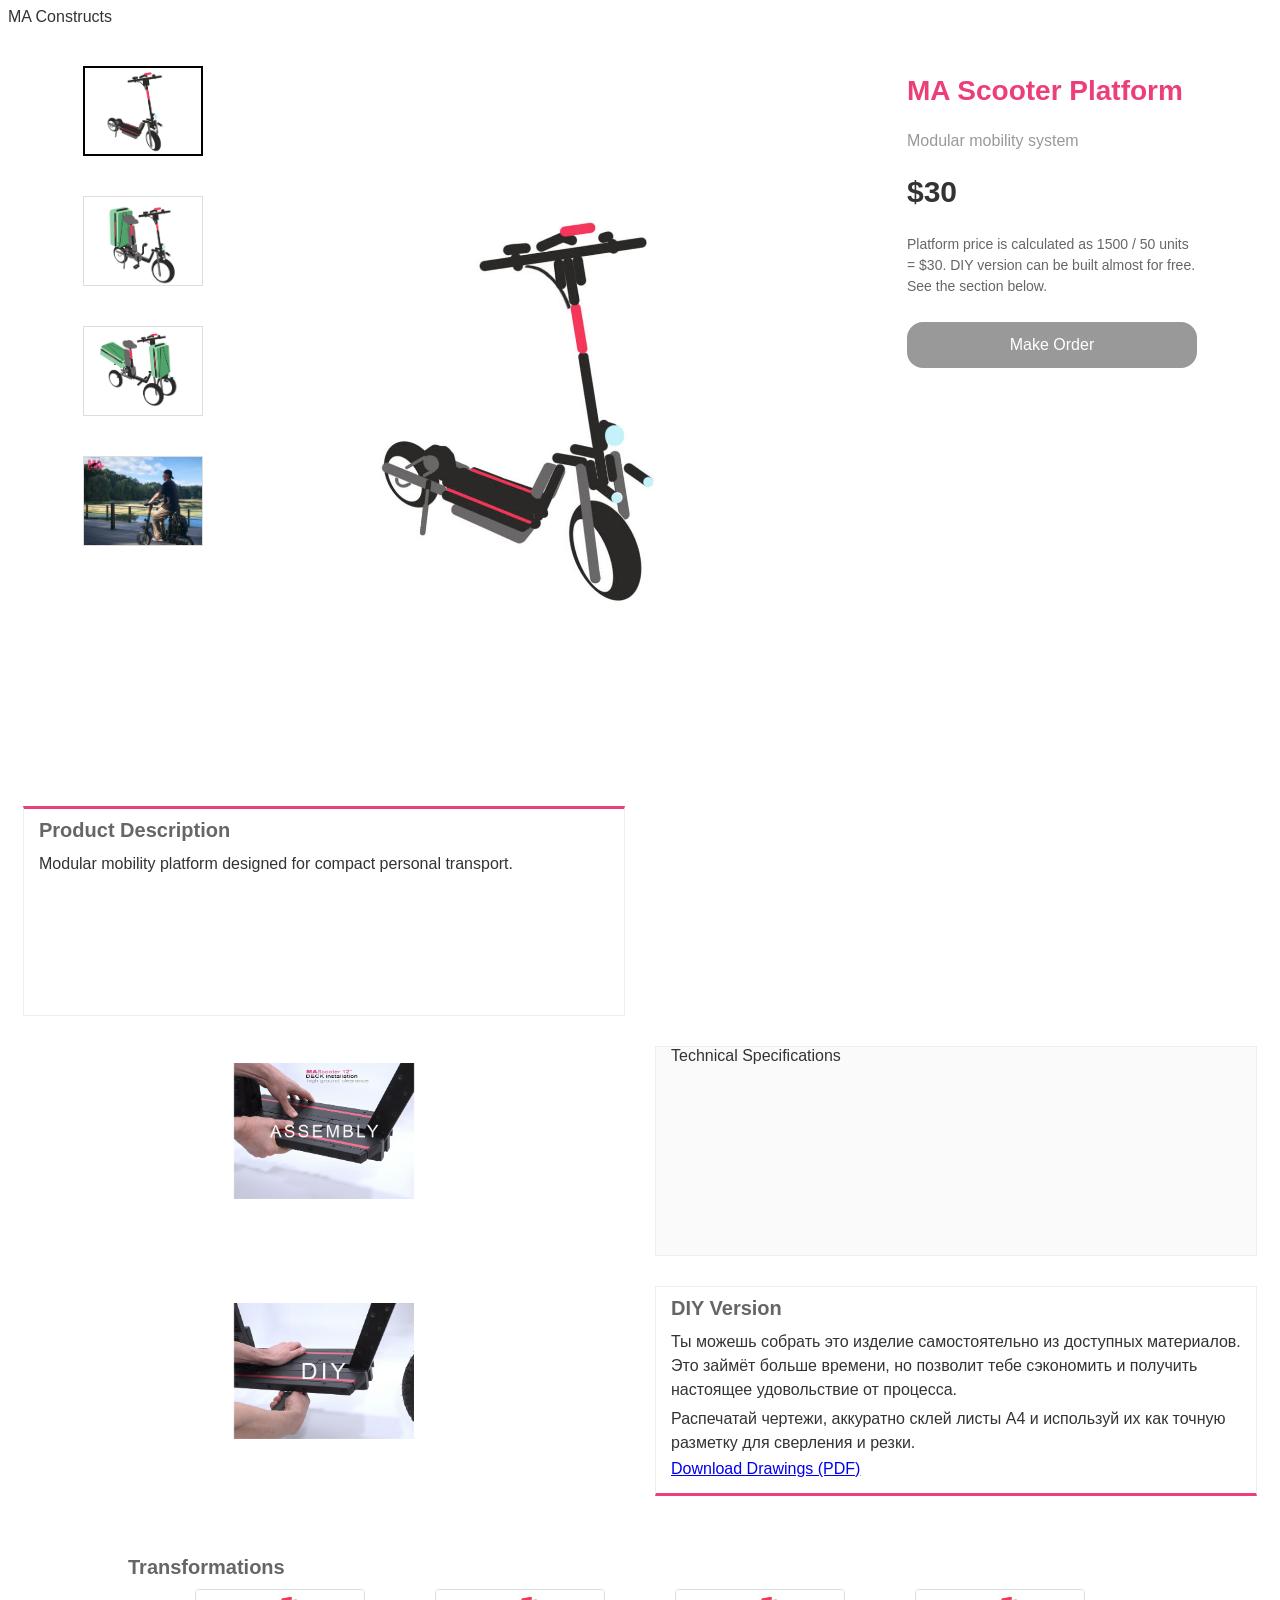
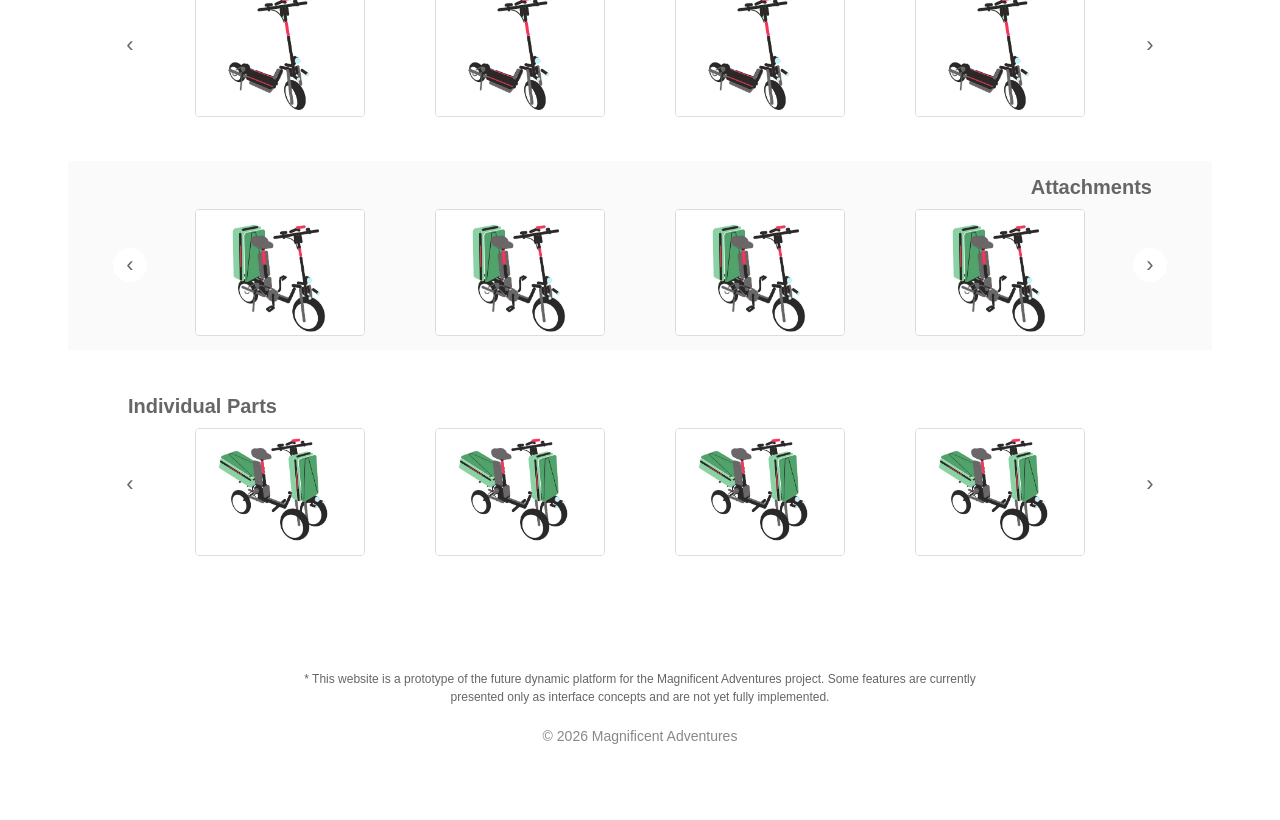
==== product-bike.html @ 14084ec4 "Rename product.html to product-bike.html" ====
<!DOCTYPE html>
<html lang="en">
<head>
  <meta charset="UTF-8">
  <title>MA Product</title>
  <meta name="viewport" content="width=device-width, initial-scale=1.0">
  <link rel="stylesheet" href="css/design-system.css">

<style>

/* ========================= */
/* PRODUCT PAGE STRUCTURE   */
/* ========================= */

.product-page {
  width: 100%;
}

body{
font-family: Arial, Helvetica, sans-serif;
color:#333;
overflow-x:hidden; 
}
  
/* ----- SCREEN 1 ----- */

.pdp-hero {
  min-height: 85vh;
  display: grid;
  grid-template-columns: 150px 1fr 320px;
  gap: 40px;
  padding: 25px 60px 25px 60px;
  box-sizing: border-box;
}

 .main-image img {
  width: 100%;
  height: auto;
  display: block;
  object-fit: contain;
  cursor: zoom-in;
  transition:transform .3s ease;
}

 .main-image:hover img{
transform:scale(1.08);
}
  
 .main-image {
  display: flex;
  align-items: center;
  justify-content: center;
}
  
.thumb {
  width: 120px;
  height: 90px;
  object-fit: cover;
  cursor: pointer;
  border:1px solid #ddd;
  transition:all 0.2s ease;
}
.thumb.active{
  border:2px solid #000;
}

.media-column .video-thumb img{
width:100%;
height:100%;
object-fit:cover;
display:block;
}
  
.media-column,
.main-image,  
.info-column {
  border: none;
  padding: 15px;

}
 
.main-image {
  display: flex;
  align-items: center;
  justify-content: center;
}
  
.media-column {
  display: flex;
  flex-direction: column;
  gap: 40px;
}

  .info-column{
display:flex;
flex-direction:column;
gap:25px;
position:sticky;
top:60px;
height:fit-content;    
}

 .product-title{
font-size:28px;
font-weight:600;
color:#ec3f77;  
}

.product-tagline{
font-size:16px;
color:#999;
}

.price-block{
font-size:30px;
font-weight:700;
color:#333;
}

.price-note{
font-size:14px;
color:#666;
line-height:1.5;
}
  
.cta-block button{
width:100%;
padding:14px;
font-size:16px;
background:#999;
color:white;
border-radius:16px;   
border:none;
cursor:pointer;
transition:all 0.2s ease;
}

.cta-block button:hover{
background:#777;
}
  
.cta-block button:focus{
outline:2px solid #ec3f77;
}

 @media (max-width: 768px){
.pdp-hero{
grid-template-columns:1fr;
gap:30px;
padding: 20px; /* ← было 25px 60px, стало равномерно 20px */  
}

.media-column{
flex-direction:row;
justify-content:center;
flex-wrap:wrap;   /* 🔥 КЛЮЧ */
gap:10px;         /* уменьшаем расстояние */  
width:100%;
}

.thumb{
width:48%;
max-width:70px;
height:auto;
}

.info-column{
position: static;
width: 100%; /* ← занимает всю ширину родителя */ 
max-width: 100%; /* ← снимаем ограничение 500px */ 
margin: 0; 
box-sizing: border-box;
gap:10px;
}

.product-title{
  font-size:18px;
}

.product-tagline{
  font-size:14px;
}

.price-block{
  font-size:22px;
}

.price-note{
  font-size:12px;
}

.cta-block button{
  max-width:160px;
  width:100%;
  margin:0 auto;
  display:block;
}
   
} 
  
/* ----- SCREEN 2 ----- */

.pdp-description {
  padding:15px !important;
  box-sizing: border-box;
  border-top: none;
  display: grid;
  grid-template-columns: 1fr 1fr;
  grid-template-rows: 1fr 1fr 1fr;
  gap: 30px;
} 

.description-block,
.specs-block,
.diy-text {
padding: 0px 15px 15px 15px;
border:1px solid #eee;
background:white; 
}

.diy-video{
padding:0;
display:flex;
justify-content:center;
align-items:center;
place-self:center; 
}

.pdp-description .diy-video:nth-child(3){
grid-column:1;
grid-row:2;
}

.pdp-description .diy-video:nth-child(4){
grid-column:1;
grid-row:3;
}
   
 /* лёгкая панель */
.specs-block{
background:#fafafa;
} 
  
  /* Диагональ */
.description-block {
  grid-column: 1;
  grid-row: 1;
  border-top:3px solid #ec3f77; 
}

.specs-block {
  grid-column: 2;
  grid-row: 2;
}

.diy-text {
  grid-column: 2;
  grid-row: 3;
  border-bottom:3px solid #ec3f77;
}

 .pdp-description h3{
font-size:20px;
margin:10px 0;
color:#666;
}

.pdp-description p{
margin:5px 0; 
}
  
@media (max-width: 768px) {
  .pdp-description {
    display:flex;
    flex-direction:column;
    align-items: center;
    gap: 20px;
    padding: 20px;
  }

  /* ПОЛНЫЙ сброс grid-магии */
  .description-block,
  .specs-block,
  .diy-text,
  .diy-video {
    grid-column: auto;
    grid-row: auto;
    width: 100%;
  }

  /* отдельно перебиваем nth-child (важно оставить!) */
  .pdp-description .diy-video:nth-child(3),
  .pdp-description .diy-video:nth-child(4){
    grid-column:auto;
    grid-row:auto;
  }

  .description-block,
  .specs-block,
  .diy-text{
  width:100%;
}

  /* задаём нужную последовательность */
  .description-block          { order: 1; }
  .diy-video:nth-child(3)     { order: 2; } /* Video Assembly */
  .specs-block                { order: 3; }
  .diy-video:nth-child(4)     { order: 4; } /* Video DIY */
  .diy-text                   { order: 5; }

  /* исправляем видео-карточки */
  .diy-video {
    display: block;
    width: 100%;
    margin: 0 auto;   
  }

  .video-card {
    width: 100% !important;
    max-width: 100px !important;
    aspect-ratio:auto !important;
    margin:0 auto !important;
    margin-bottom:0;
  }
   
  .diy-video iframe {
    width: 100%;
    aspect-ratio:16/9;
    height: auto;
    display:block;
  }

.pdp-description h3{
  font-size:14px;
  margin:5px 0;
  line-height:1.2;
}

.pdp-description p{
  font-size:13px;
  margin:4px 0;
  line-height:1.3;
}

.diy-text,
.specs-block,
.description-block{
font-size:12px;
padding:10px 14px; 
}

}
  
/* ----- SCREEN 3 ----- */

.pdp-ecosystem {
  min-height: 50vh;
  padding: 30px 60px;
  box-sizing: border-box;
  border-top: none;
}

.eco-block{
  border: none;
  padding:10px 60px;
  margin: 0 0 30px;
  position:relative;
  
}

 /* ---кнопки псевдо-слайдера-- */ 
 .eco-nav{
position:absolute;
top:55%;
transform:translateY(-50%);
width:34px;
height:34px;
display:flex;
align-items:center;
justify-content:center;
font-size:22px;
color:#666;
background:white;
border-radius:50%;

border:2px solid transparent;
transition:border-color .2s ease;  
}

.eco-nav.prev{
left:45px;
}

.eco-nav.next{
right:45px;
}

 .eco-nav:hover{
border-color:#ec3f77;  
}

.eco-nav{
transition:all .2s ease;
}
  
.eco-block:nth-child(2){
background:#fafafa;
}
  
 /* ecosystem cards */
.eco-grid{
  display:grid;
  grid-template-columns:repeat(4, 170px);
  gap:70px;
  justify-content:center;
}

.eco-card img{
  width:100%;
  aspect-ratio:4/3;
  object-fit:cover;
  border:1px solid #ddd;
  border-radius:4px;
  cursor:zoom-in;
  transition:transform .2s;
}

.eco-card img:hover{
  transform:scale(1.05) translateY(-3px);
}

.eco-block.left h3{
  text-align:left;
  margin:5px 0 10px;
}

.eco-block.right h3{
  text-align:right;
  margin:5px 0 10px;
}

.site-footer{
text-align:center;
padding:40px 20px 60px;
}

.prototype-note{
font-size:12px;
color:#666;
max-width:700px;
margin:0 auto 20px;
line-height:1.5;
}

.copyright{
font-size:14px;
color:#888;
} 
 
@media (max-width: 768px) {
  .pdp-ecosystem {
  padding: 20px;
}

.eco-block {
  padding: 10px 20px;
  margin: 0 0 20px;
}

.eco-block h3{
  font-size:15px;
  margin:6px 0 10px;
}

.eco-grid { 
  grid-template-columns: repeat(2, 1fr);
  gap: 15px;
  justify-items: center;
}

.eco-card{
  width: 100%;
  max-width: 140px;
}

.eco-card img{
  width: 100%;
  height: auto;
  display:block; /* ← маленький, но важный фикс */
}

.eco-nav{
  display:none;
}

}

 @media (min-width: 400px) and (max-width: 768px) {
  .eco-grid {
    grid-template-columns: repeat(4, 1fr);
    gap: 15px;
  }
  .eco-card {
    max-width: 100%;
  }

 /* включаем кнопки */
  .eco-nav {
    display: flex;
  }
  
  /* расстояние разлёта — меняй эти цифры */
  .eco-nav.prev { left: -15px; }
  .eco-nav.next { right: -15px; }
  }
   
*{
  box-sizing:border-box;
} 
  
/* ----- OVERLAY ----- */
.overlay {
  position: fixed;
  inset: 0;
  background: rgba(0,0,0,0.6);
  display: none;
}

.overlay-content {
  position: absolute;
  inset: 10%;
  background: white;
}

.image-overlay{
  position:fixed;
 inset:0;
 background:rgba(0,0,0,0.75);
 display:none;
 align-items:center;
 justify-content:center;
 z-index:1000;
 cursor:zoom-out;
 transition:opacity .25s ease;
}

.image-overlay img{
 max-width:90%;
 max-height:90%;
 object-fit:contain;
}

.video-overlay{
position:fixed;
inset:0;
background:rgba(0,0,0,0.85);
display:none;
align-items:center;
justify-content:center;
z-index:1100;
}

.video-container{
width:80%;
max-width:900px;
aspect-ratio:16/9;
}

.video-container iframe{
width:100%;
height:100%;
border:0;
} 
.pdp-container{
max-width:1400px;
margin:0 auto;
}

.video-thumb{
position:relative;
cursor:pointer;
overflow:hidden;
transition:transform .25s ease;
}

.video-thumb::before{
content:"";
position:absolute;
inset:0;
background:rgba(0,0,0,0.35);
opacity:0;
transition:opacity .25s ease;
}

.video-thumb:hover::before{
opacity:1;
} 
  
/* иконка play */
.video-thumb::after{
content:"▶";
position:absolute;
top:50%;
left:50%;
transform:translate(-50%,-50%);
font-size:42px;
color:white;
opacity:0;
transition:opacity .25s ease;
pointer-events:none;
}

/* затемнение при наведении */
.video-thumb:hover{
background:#d0d0d0;
transform:scale(1.02);  
}

/* появление иконки */
.video-thumb:hover::after{
opacity:1;
}

.pdp-description .video-card img{
width:100%;
height:100%;
object-fit:cover;
display:block;
}

.video-card{
width:30%;
max-width:280px;
aspect-ratio:4/3;
position:relative;
cursor:pointer;
margin-bottom:40px;
transition: transform .25s ease; box-shadow .25s ease;
}

.video-card:hover{
transform:scale(1.05);
}
  
.video-card::after{
content:"▶";
position:absolute;
top:50%;
left:50%;
transform:translate(-50%,-50%);
font-size:46px;
color:white;
opacity:0;
transition:opacity .25s ease;
pointer-events:none;
}

.video-card::before{
content:"";
position:absolute;
inset:0;
background:rgba(0,0,0,0.35);
opacity:0;
transition:opacity .25s ease;
}

.video-card:hover::before{
opacity:1;
}

.video-card:hover::after{
opacity:1;
} 

 @media (max-width: 768px){
  .video-thumb::after{
    font-size:16px;
  }

  .video-card::after{
    font-size:20px;
  }
   
}
  
</style>
</head>

<body>

  <div class="pdp-container">
    
  <!-- NAV можно скопировать из index -->
  <header class="nav">
    <div class="logo">MA Constructs</div>
  </header>

  <main class="product-page">

    <!-- ========================= -->
    <!-- SCREEN 1 -->
    <!-- ========================= -->
   <section class="pdp-hero">

  
    <div class="media-column">

      <img class="thumb active"
           src="images/product-main.jpg"
           onclick="changeImage(this)">

      <img class="thumb"
           src="images/product-side.jpg"
           onclick="changeImage(this)">

      <img class="thumb"
           src="images/product-top.jpg"
           onclick="changeImage(this)">

      <div class="thumb video-thumb"
      data-video="0rSk-MF2k5M">

      <img
      src="images/video-preview.jpg"
      alt="Product video">

</div>

    </div>

    <div class="main-image">

      <img id="mainProductImage"
           src="images/product-main.jpg"
           alt="MA Product">

    </div>

  
  <div class="info-column">

  <div class="product-title">
    MA Scooter Platform
  </div>

  <div class="product-tagline">
    Modular mobility system
  </div>

  <div class="price-block">
    $30
  </div>

  <div class="price-note">
Platform price is calculated as
1500 / 50 units = $30.

DIY version can be built almost for free.
See the section below.
</div>
    
  <div class="cta-block">
    <button>Make Order</button>
  </div>

</div>

</section>


    <!-- ========================= -->
    <!-- SCREEN 2 -->
    <!-- ========================= -->
    <section class="pdp-description">

      <div class="description-block">
        <h3>Product Description</h3>

       <p>
       Modular mobility platform designed for compact personal transport.
       </p>

     </div>

      <div class="specs-block">
        Technical Specifications
      </div>

     <div class="diy-video video-card"
     data-video="1mQpU7FMlYY">

     <img
     src="images/video-assembly-preview.jpg"
     alt="Assembly video">

</div>

     <div class="diy-video video-card"
     data-video="ZDPYtJw3wic">

  <img
  src="images/video-diy-preview.jpg"
  alt="DIY video">

</div>
      
    <div class="diy-text">
      <h3>DIY Version</h3>

  <p>
    Ты можешь собрать это изделие самостоятельно из доступных материалов.
    Это займёт больше времени, но позволит тебе сэкономить и получить
    настоящее удовольствие от процесса.
  </p>

  <p>
    Распечатай чертежи, аккуратно склей листы A4 и используй их как
    точную разметку для сверления и резки.
  </p>

  <a href="#" class="download-link">
    Download Drawings (PDF)
  </a>
</div> 
      
    </section>


    <!-- ========================= -->
    <!-- SCREEN 3 -->
    <!-- ========================= -->
    <section class="pdp-ecosystem">

    <div class="eco-block left">
    <h3>Transformations</h3>

    <div class="eco-nav prev">‹</div>
    <div class="eco-nav next">›</div>
      
    <div class="eco-grid">
    <div class="eco-card">
    <img src="images/product-main.jpg" alt=""> 
    </div>
    <div class="eco-card">
    <img src="images/product-main.jpg" alt="">  
    </div>
    <div class="eco-card">
    <img src="images/product-main.jpg" alt="">  
    </div>
    <div class="eco-card">
    <img src="images/product-main.jpg" alt="">  
    </div>
   </div>
</div>


    <div class="eco-block right">
    <h3>Attachments</h3>

    <div class="eco-nav prev">‹</div>
    <div class="eco-nav next">›</div>
      
    <div class="eco-grid">
    <div class="eco-card">
    <img src="images/product-side.jpg" alt=""> 
    </div>
    <div class="eco-card">
    <img src="images/product-side.jpg" alt="">  
    </div>
    <div class="eco-card">
    <img src="images/product-side.jpg" alt=""> 
    </div>
    <div class="eco-card">
    <img src="images/product-side.jpg" alt="">  
    </div>
   </div>
</div>


    <div class="eco-block left">
    <h3>Individual Parts</h3>

    <div class="eco-nav prev">‹</div>
    <div class="eco-nav next">›</div>
      
    <div class="eco-grid">
    <div class="eco-card">
    <img src="images/product-top.jpg" alt=""> 
    </div>
    <div class="eco-card">
    <img src="images/product-top.jpg" alt="">  
    </div>
    <div class="eco-card">
    <img src="images/product-top.jpg" alt="">  
    </div>
    <div class="eco-card">
    <img src="images/product-top.jpg" alt="">  
    </div>
   </div>
</div>

</section>

  </main>


  <!-- Overlay для модальных окон -->
<div class="overlay">
  <div class="overlay-content"></div>
</div>

<!-- Overlay для zoom изображения -->
<div class="image-overlay" id="imageOverlay">
  <img id="zoomedImage" src="" alt="Zoomed product image">
</div>

<div class="video-overlay" id="videoOverlay">

  <div class="video-container">

    <iframe
      src="https://www.youtube.com/embed/0rSk-MF2k5M?rel=0"
      allowfullscreen>
    </iframe>
            
  </div>

</div>
    
  <footer class="site-footer">

<p class="prototype-note">
* This website is a prototype of the future dynamic platform for the Magnificent Adventures project.  
Some features are currently presented only as interface concepts and are not yet fully implemented.
</p>

<p class="copyright">
© 2026 Magnificent Adventures
</p>

</footer>
    
</div>

 <script>

function changeImage(element){

document.getElementById("mainProductImage").src = element.src;

document.querySelectorAll(".thumb").forEach(
thumb => thumb.classList.remove("active")
);

element.classList.add("active");

}

const mainImage = document.getElementById("mainProductImage");
const imageOverlay = document.getElementById("imageOverlay");
const zoomedImage = document.getElementById("zoomedImage");

mainImage.onclick = function(){
zoomedImage.src = mainImage.src;
imageOverlay.style.display = "flex";
}

imageOverlay.onclick = function(){
imageOverlay.style.display = "none";
}

const videoOverlay = document.getElementById("videoOverlay");
const iframe = videoOverlay.querySelector("iframe");

document.querySelectorAll(".video-thumb, .video-card").forEach(function(video){
video.onclick = function(){
const videoId = this.dataset.video;
iframe.src = "https://www.youtube.com/embed/" + videoId + "?rel=0";
videoOverlay.style.display = "flex";

}

});

videoOverlay.onclick = function(){
videoOverlay.style.display = "none";
iframe.src = "";

}

 document.querySelectorAll('.eco-card img').forEach(function(img){
img.onclick = function(){
zoomedImage.src = this.src;
imageOverlay.style.display = "flex";

}

});
   
</script> 
  
</body>
</html>
---- css/design-system.css ----
/* ========================= */
/* MA DESIGN SYSTEM v0.1     */
/* ========================= */

/* ===== 1. VARIABLES ===== */

:root {

  /* COLORS */
  --color-accent: #ec3f77;

  --color-text-main: #333;
  --color-text-secondary: #666;
  --color-text-light: #999;

  --color-bg-main: #ffffff;
  --color-bg-alt: #fafafa;

  --color-border-light: #eee;
  --color-border-medium: #ddd;

  /* TYPOGRAPHY */
  --font-main: Arial, Helvetica, sans-serif;

  --fs-h1: 28px;
  --fs-h3: 20px;

  --fs-body: 16px;
  --fs-small: 14px;
  --fs-xs: 12px;

  /* MOBILE TYPOGRAPHY */
  --fs-h1-mobile: 18px;
  --fs-h3-mobile: 14px;
  --fs-body-mobile: 13px;

  /* SPACING */
  --space-xl: 60px;
  --space-lg: 40px;
  --space-md: 30px;
  --space-sm: 20px;
  --space-xs: 10px;

  /* LAYOUT */
  --container-max-width: 1400px;

  /* RADIUS */
  --radius-main: 16px;

  /* TRANSITIONS */
  --transition-fast: 0.2s ease;
  --transition-main: 0.3s ease;
}

/* ===== 2. BASE ===== */

body {
  font-family: var(--font-main);
  color: var(--color-text-main);
  background: var(--color-bg-main);
}

* {
  box-sizing: border-box;
}

/* CONTAINER */
.container {
  max-width: var(--container-max-width);
  margin: 0 auto;
}

/* ===== 3. TYPOGRAPHY ===== */

h1, .h1 {
  font-size: var(--fs-h1);
  font-weight: 600;
}

h3, .h3 {
  font-size: var(--fs-h3);
  color: var(--color-text-secondary);
  margin: var(--space-xs) 0;
}

p {
  font-size: var(--fs-body);
  line-height: 1.5;
  margin: 5px 0;
}

.text-small {
  font-size: var(--fs-small);
  color: var(--color-text-secondary);
}

.text-xs {
  font-size: var(--fs-xs);
  color: var(--color-text-light);
}

/* ===== 4. COMPONENTS ===== */

/* BUTTON */
.btn {
  display: inline-block;
  padding: 14px;
  font-size: var(--fs-body);
  background: var(--color-text-light);
  color: white;
  border-radius: var(--radius-main);
  border: none;
  cursor: pointer;
  transition: var(--transition-fast);
}

.btn:hover {
  background: #777;
}

.btn:focus {
  outline: 2px solid var(--color-accent);
}

/* CARD */
.card {
  border: 1px solid var(--color-border-light);
  background: var(--color-bg-main);
  padding: 15px;
}

.card--alt {
  background: var(--color-bg-alt);
}

/* IMAGE HOVER */
.img-hover {
  transition: transform var(--transition-main);
}

.img-hover:hover {
  transform: scale(1.05);
}

/* VIDEO PATTERN */
.video-overlay-base {
  position: relative;
  cursor: pointer;
  overflow: hidden;
}

.video-overlay-base::before {
  content: "";
  position: absolute;
  inset: 0;
  background: rgba(0,0,0,0.35);
  opacity: 0;
  transition: opacity var(--transition-main);
}

.video-overlay-base::after {
  content: "▶";
  position: absolute;
  top: 50%;
  left: 50%;
  transform: translate(-50%, -50%);
  font-size: 42px;
  color: white;
  opacity: 0;
  transition: opacity var(--transition-main);
  pointer-events: none;
}

.video-overlay-base:hover::before,
.video-overlay-base:hover::after {
  opacity: 1;
}

/* ===== 5. LAYOUT RULES ===== */

/* GRID (DESKTOP FIRST) */
.layout-grid {
  display: grid;
  gap: var(--space-lg);
}

/* MOBILE RULE */
@media (max-width: 768px) {

  h1, .h1 {
    font-size: var(--fs-h1-mobile);
  }

  h3, .h3 {
    font-size: var(--fs-h3-mobile);
  }

  p {
    font-size: var(--fs-body-mobile);
    line-height: 1.3;
  }

  .layout-grid {
    display: flex;
    flex-direction: column;
    gap: var(--space-sm);
  }

}
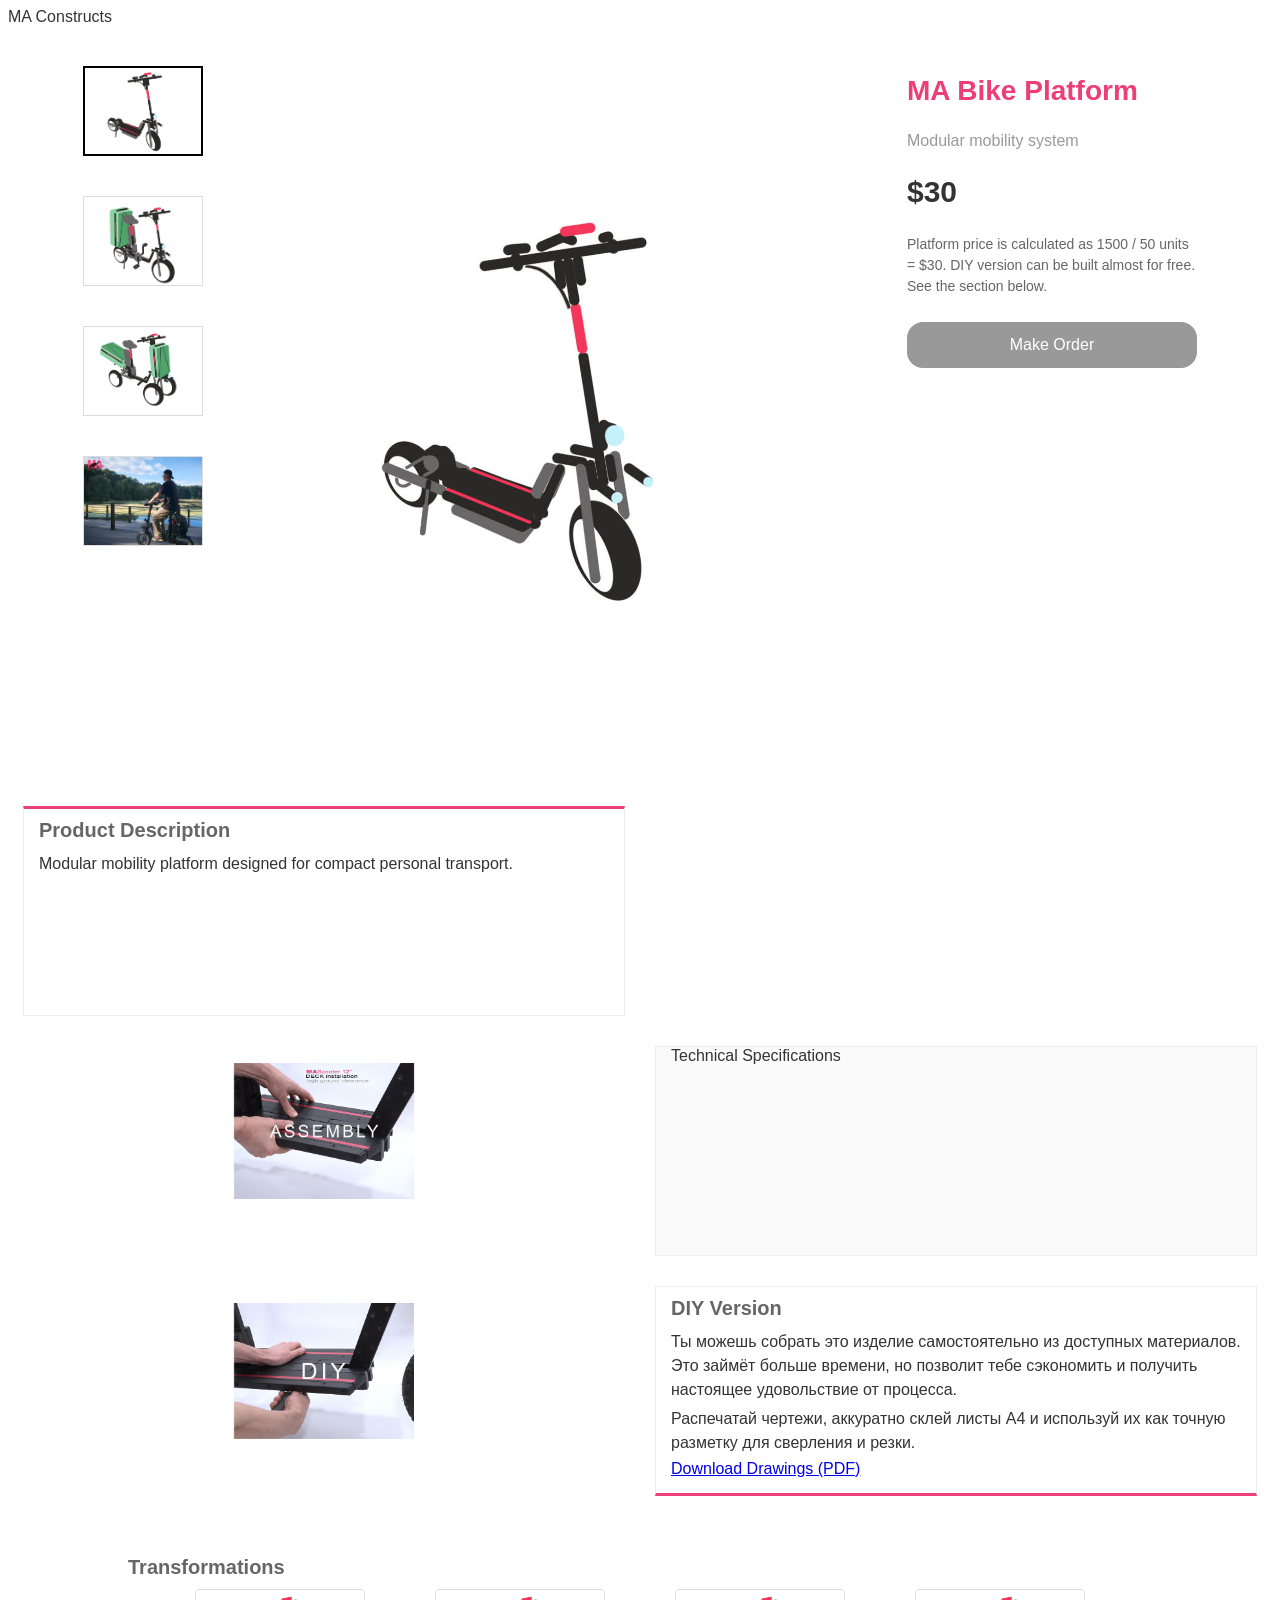
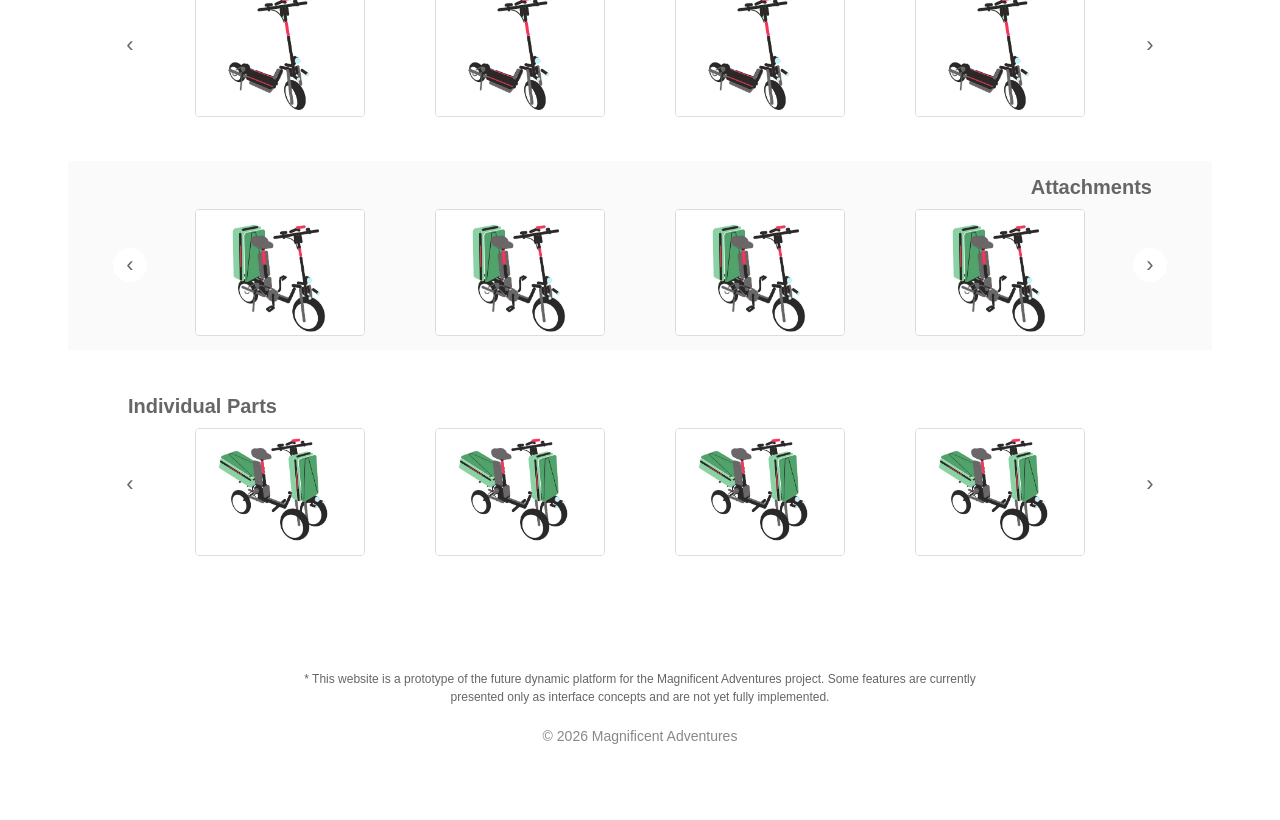
==== commit 5767ab2d: "Add product bike HTML structure and styles" ====
--- a/product-bike.html
+++ b/product-bike.html
@@ -740,7 +740,7 @@
   <div class="info-column">
 
   <div class="product-title">
-    MA Scooter Platform
+    MA Bike Platform
   </div>
 
   <div class="product-tagline">
